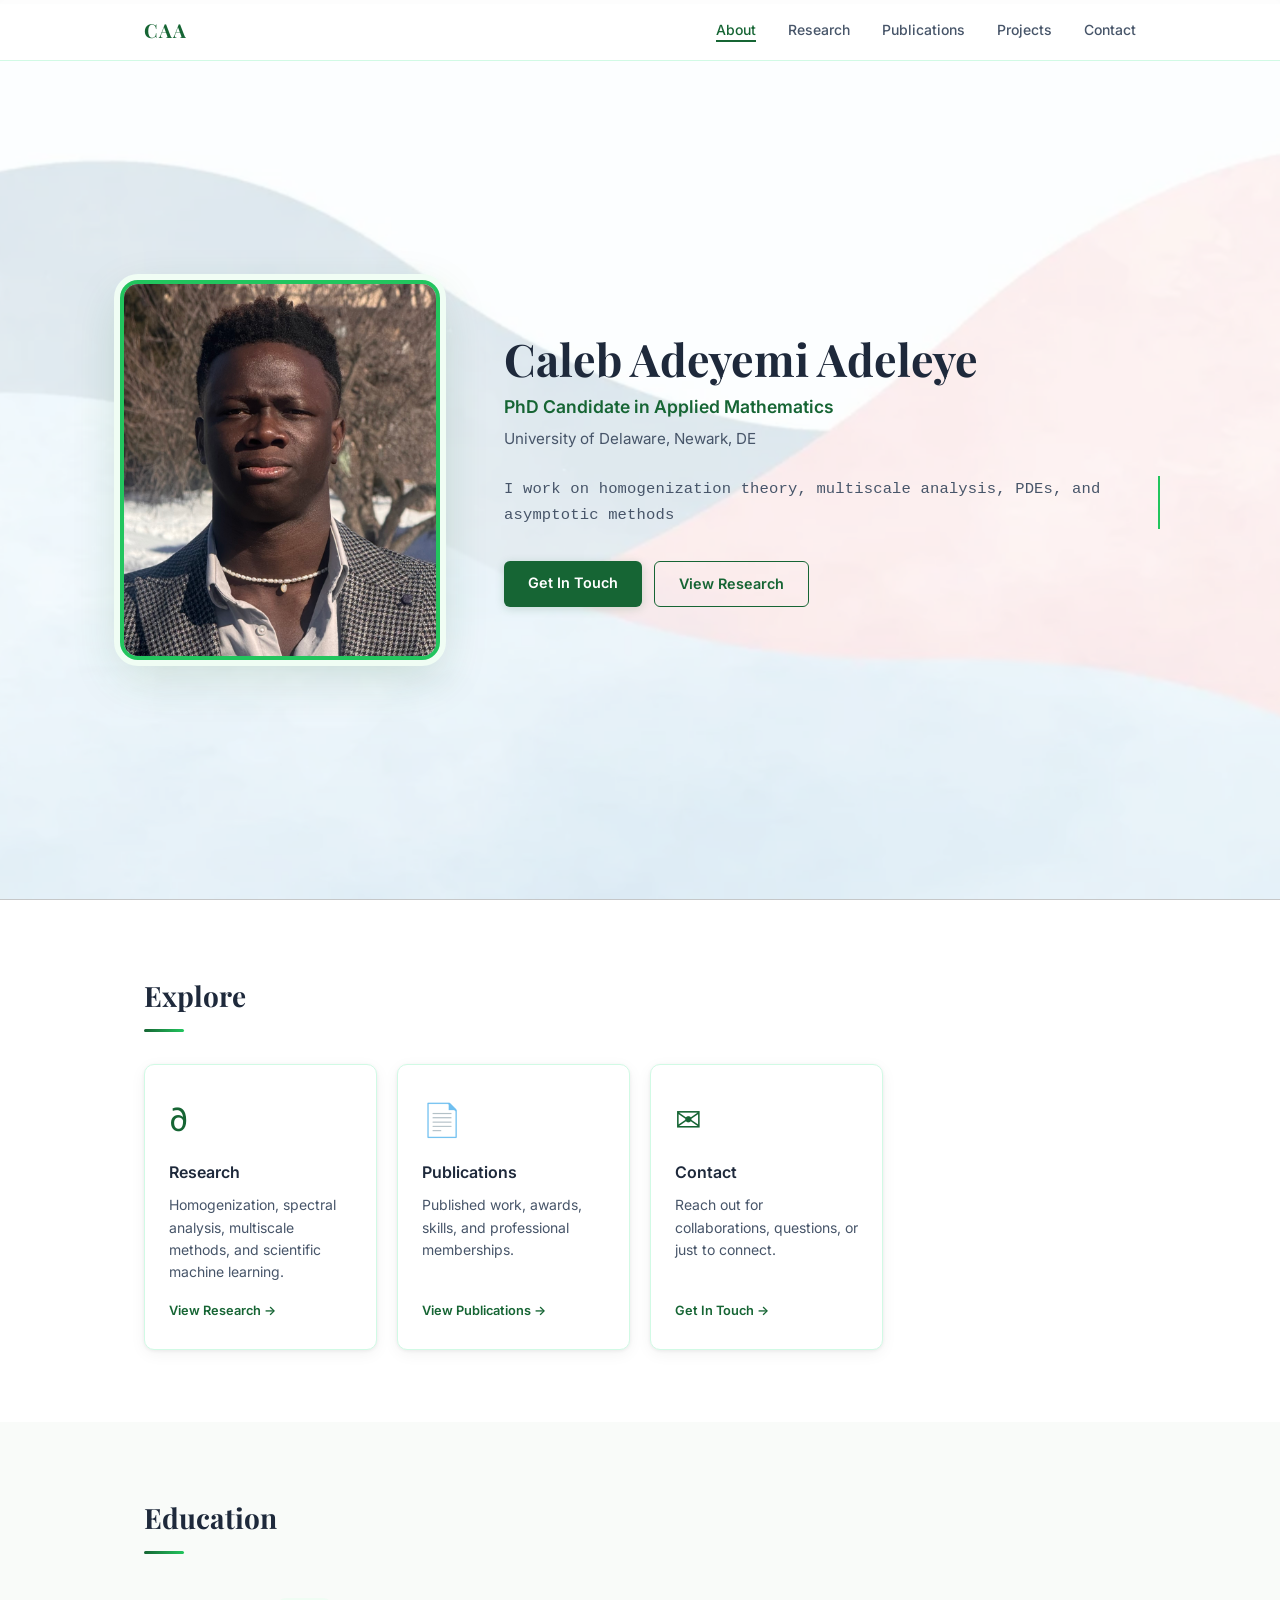
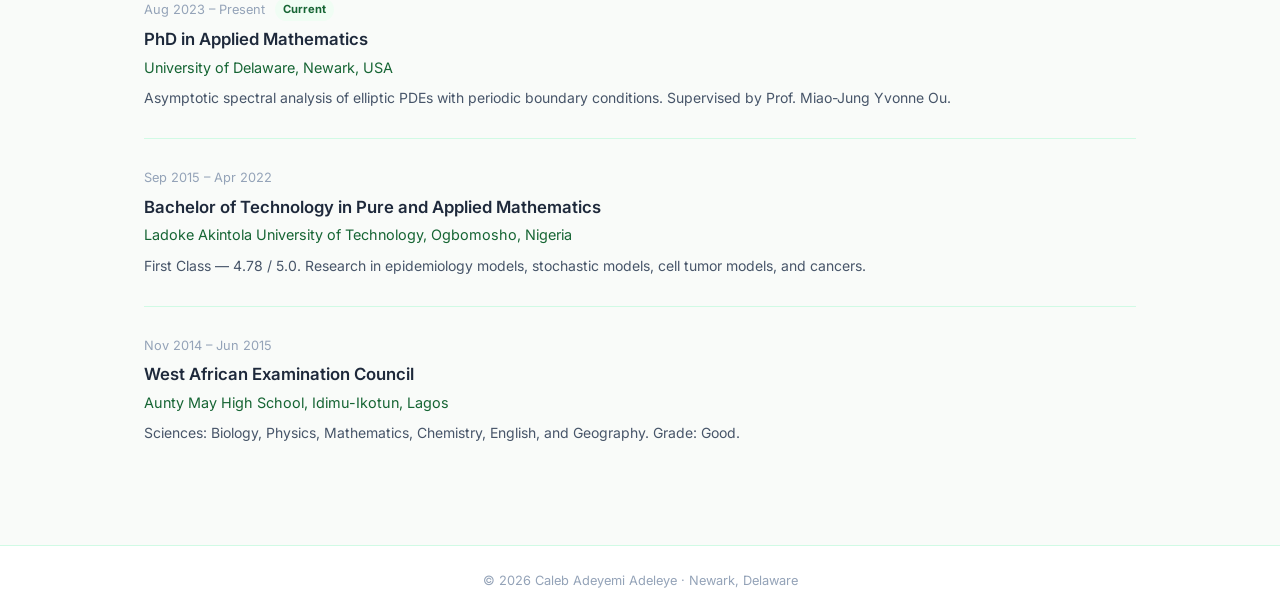
==== index.html @ 7a953f1e "Launch personal portfolio site HTML/CSS/JS portfolio for Caleb Adeyemi Adeleye — PhD candidate in Ap" ====
<!DOCTYPE html>
<html lang="en">
<head>
  <meta charset="UTF-8" />
  <meta name="viewport" content="width=device-width, initial-scale=1.0" />
  <title>Caleb Adeyemi Adeleye</title>
  <link rel="stylesheet" href="assets/css/style.css" />
  <link rel="preconnect" href="https://fonts.googleapis.com" />
  <link rel="preconnect" href="https://fonts.gstatic.com" crossorigin />
  <link href="https://fonts.googleapis.com/css2?family=Inter:wght@300;400;500;600;700&family=Playfair+Display:wght@700&display=swap" rel="stylesheet" />
</head>
<body data-page="about">

  <!-- Navigation -->
  <nav class="navbar" id="navbar">
    <div class="nav-container">
      <a href="index.html" class="nav-logo">CAA</a>
      <ul class="nav-links">
        <li><a href="index.html">About</a></li>
        <li><a href="research.html">Research</a></li>
        <li><a href="publications.html">Publications</a></li>
        <li><a href="projects.html">Projects</a></li>
        <li><a href="contact.html">Contact</a></li>
      </ul>
      <button class="nav-toggle" id="navToggle" aria-label="Toggle menu">
        <span></span><span></span><span></span>
      </button>
    </div>
  </nav>

  <!-- Hero -->
  <header class="hero">
    <div class="hero-content">
      <div class="hero-photo">
        <img src="profile_pics.jpeg" alt="Caleb Adeyemi Adeleye" />
      </div>
      <div class="hero-text">
        <h1 class="hero-name">Caleb Adeyemi Adeleye</h1>
        <p class="hero-title">PhD Candidate in Applied Mathematics</p>
        <p class="hero-affiliation">University of Delaware, Newark, DE</p>
        <p class="hero-statement">I work on homogenization theory, multiscale analysis, PDEs, and asymptotic methods for modeling complex systems, understanding how microscopic structures drive macroscopic behavior without losing the essential physics. Looking ahead, I aim to combine classical homogenization theory with generative models and machine learning to reconstruct fine-scale structures and improve reduced-order models.</p>
        <div class="hero-links">
          <a href="contact.html" class="btn btn-primary">Get In Touch</a>
          <a href="research.html" class="btn btn-outline">View Research</a>
        </div>
      </div>
    </div>
  </header>

  <!-- Quick nav cards -->
  <section class="page-section">
    <div class="container">
      <h2 class="section-title">Explore</h2>
      <div class="nav-cards">
        <a href="research.html" class="nav-card">
          <div class="nav-card-icon">∂</div>
          <h3>Research</h3>
          <p>Homogenization, spectral analysis, multiscale methods, and scientific machine learning.</p>
          <span class="nav-card-link">View Research →</span>
        </a>
        <a href="publications.html" class="nav-card">
          <div class="nav-card-icon">📄</div>
          <h3>Publications</h3>
          <p>Published work, awards, skills, and professional memberships.</p>
          <span class="nav-card-link">View Publications →</span>
        </a>
        <a href="contact.html" class="nav-card">
          <div class="nav-card-icon">✉</div>
          <h3>Contact</h3>
          <p>Reach out for collaborations, questions, or just to connect.</p>
          <span class="nav-card-link">Get In Touch →</span>
        </a>
      </div>
    </div>
  </section>

  <!-- Education snapshot -->
  <section class="page-section section-alt">
    <div class="container">
      <h2 class="section-title">Education</h2>
      <div class="edu-list">
        <div class="edu-item">
          <div class="edu-meta">
            <span class="edu-date">Aug 2023 – Present</span>
            <span class="edu-tag">Current</span>
          </div>
          <h3>PhD in Applied Mathematics</h3>
          <p class="edu-org">University of Delaware, Newark, USA</p>
          <p class="edu-detail">Asymptotic spectral analysis of elliptic PDEs with periodic boundary conditions. Supervised by Prof. Miao-Jung Yvonne Ou.</p>
        </div>
        <div class="edu-item">
          <div class="edu-meta">
            <span class="edu-date">Sep 2015 – Apr 2022</span>
          </div>
          <h3>Bachelor of Technology in Pure and Applied Mathematics</h3>
          <p class="edu-org">Ladoke Akintola University of Technology, Ogbomosho, Nigeria</p>
          <p class="edu-detail">First Class — 4.78 / 5.0. Research in epidemiology models, stochastic models, cell tumor models, and cancers.</p>
        </div>
        <div class="edu-item">
          <div class="edu-meta">
            <span class="edu-date">Nov 2014 – Jun 2015</span>
          </div>
          <h3>West African Examination Council</h3>
          <p class="edu-org">Aunty May High School, Idimu-Ikotun, Lagos</p>
          <p class="edu-detail">Sciences: Biology, Physics, Mathematics, Chemistry, English, and Geography. Grade: Good.</p>
        </div>
      </div>
    </div>
  </section>

  <footer class="footer">
    <p>&copy; 2026 Caleb Adeyemi Adeleye · Newark, Delaware</p>
  </footer>

  <script src="assets/js/main.js"></script>
</body>
</html>
---- assets/css/style.css ----
/* === Typewriter — machine text === */
@keyframes cursorBlink {
  0%, 100% { border-color: var(--green-light); }
  50%       { border-color: transparent; }
}
.hero-statement {
  font-family: 'Courier New', Courier, monospace;
  font-size: .97rem;
  letter-spacing: .01em;
  border-right: 2px solid var(--green-light);
  animation: cursorBlink .65s step-end infinite;
}
.hero-statement.typed-done {
  border-right: none;
  animation: none;
}

/* === Reset & Base === */
*, *::before, *::after { box-sizing: border-box; margin: 0; padding: 0; }

:root {
  --green:       #166534;
  --green-mid:   #16a34a;
  --green-light: #22c55e;
  --green-pale:  #f0fdf4;
  --green-glow:  rgba(22, 101, 52, 0.18);
  --slate:       #1e293b;
  --slate-mid:   #475569;
  --slate-light: #94a3b8;
  --bg:          #ffffff;
  --bg-alt:      #f8faf8;
  --border:      #d1fae5;
  --border-mid:  #bbf7d0;
  --radius:      10px;
  --shadow:      0 1px 4px rgba(0,0,0,.07), 0 4px 16px rgba(0,0,0,.05);
  --font-body:   'Inter', system-ui, sans-serif;
  --font-head:   'Playfair Display', Georgia, serif;
}

html { scroll-behavior: smooth; }

body {
  font-family: var(--font-body);
  color: var(--slate);
  background: var(--bg) url('../../brg.png') center top / cover fixed;
  line-height: 1.7;
  font-size: 16px;
}

a { color: var(--green); text-decoration: none; }
a:hover { text-decoration: underline; }
ul { list-style: none; }

/* === Layout === */
.container { max-width: 1040px; margin: 0 auto; padding: 0 24px; }

/* === Keyframe Animations === */
@keyframes fadeUp {
  from { opacity: 0; transform: translateY(24px); }
  to   { opacity: 1; transform: translateY(0); }
}
@keyframes scaleIn {
  from { opacity: 0; transform: scale(.94); }
  to   { opacity: 1; transform: scale(1); }
}
@keyframes pulseRing {
  0%   { box-shadow: 0 0 0 0 var(--green-glow); }
  70%  { box-shadow: 0 0 0 12px transparent; }
  100% { box-shadow: 0 0 0 0 transparent; }
}
@keyframes gradientShift {
  0%   { background-position: 0% 50%; }
  50%  { background-position: 100% 50%; }
  100% { background-position: 0% 50%; }
}
@keyframes underlineGrow {
  from { width: 0; }
  to   { width: 40px; }
}
@keyframes floatY {
  0%, 100% { transform: translateY(0); }
  50%       { transform: translateY(-6px); }
}

/* === Navbar === */
.navbar {
  position: fixed; top: 0; left: 0; right: 0; z-index: 100;
  background: rgba(255,255,255,.94);
  backdrop-filter: blur(14px);
  border-bottom: 1px solid var(--border);
  transition: box-shadow .3s;
}
.navbar.scrolled { box-shadow: 0 2px 16px rgba(22,101,52,.1); }

.nav-container {
  max-width: 1040px; margin: 0 auto;
  display: flex; align-items: center; justify-content: space-between;
  padding: 0 24px; height: 60px;
}

.nav-logo {
  font-family: var(--font-head);
  font-size: 1.2rem; font-weight: 700;
  color: var(--green); letter-spacing: .05em;
  transition: opacity .2s;
}
.nav-logo:hover { opacity: .75; text-decoration: none; }

.nav-links { display: flex; gap: 32px; }
.nav-links a {
  font-size: .875rem; font-weight: 500;
  color: var(--slate-mid);
  padding-bottom: 2px;
  border-bottom: 2px solid transparent;
  transition: color .2s, border-color .2s;
}
.nav-links a:hover { color: var(--green); text-decoration: none; border-bottom-color: var(--green-light); }
.nav-links a.active { color: var(--green); border-bottom-color: var(--green); }

.nav-toggle {
  display: none; flex-direction: column; gap: 5px;
  background: none; border: none; cursor: pointer; padding: 4px;
}
.nav-toggle span {
  display: block; width: 22px; height: 2px;
  background: var(--slate); border-radius: 2px;
  transition: transform .25s, opacity .25s;
}

@media (max-width: 640px) {
  .nav-toggle { display: flex; }
  .nav-links {
    display: none; position: absolute; top: 60px; left: 0; right: 0;
    flex-direction: column; gap: 0;
    background: #fff; border-bottom: 1px solid var(--border);
    padding: 8px 0;
  }
  .nav-links.open { display: flex; }
  .nav-links a { padding: 12px 24px; font-size: 1rem; border-bottom: none; }
  .nav-links a.active { background: var(--green-pale); }
}

/* === Buttons === */
.btn {
  display: inline-block; padding: 10px 24px;
  border-radius: 6px; font-size: .9rem; font-weight: 600;
  transition: background .2s, color .2s, transform .15s, box-shadow .2s;
  cursor: pointer;
}
.btn-primary {
  background: var(--green); color: #fff;
  box-shadow: 0 2px 10px var(--green-glow);
}
.btn-primary:hover {
  background: var(--green-mid); text-decoration: none; color: #fff;
  transform: translateY(-1px); box-shadow: 0 6px 18px var(--green-glow);
}
.btn-outline {
  border: 1.5px solid var(--green); color: var(--green); background: transparent;
}
.btn-outline:hover {
  background: var(--green-pale); text-decoration: none;
  transform: translateY(-1px);
}

/* === Hero (home) === */
.hero {
  min-height: 100vh;
  display: flex;
  align-items: center; justify-content: center;
  padding: 100px 24px 60px;
  background: rgba(255,255,255,0.72);
}

.hero-content {
  display: flex;
  align-items: center;
  gap: 64px;
  max-width: 1040px;
  width: 100%;
}

.hero-photo {
  flex-shrink: 0;
  width: 320px; height: 380px;
  border-radius: 18px;
  overflow: hidden;
  box-shadow: 0 0 0 6px var(--green-pale), 0 16px 48px var(--green-glow);
  border: 4px solid var(--green-light);
  animation: pulseRing 2.8s ease-out infinite, fadeUp .7s ease both;
}
.hero-photo img {
  width: 100%; height: 100%;
  object-fit: cover;
  object-position: center top;
  display: block;
}

.hero-text {
  flex: 1;
  text-align: left;
}

.hero-name {
  font-family: var(--font-head);
  font-size: clamp(2rem, 4vw, 2.8rem);
  color: var(--slate); line-height: 1.15; margin-bottom: 8px;
  animation: fadeUp .7s .1s ease both;
}
.hero-title {
  font-size: 1.1rem; font-weight: 600; color: var(--green); margin-bottom: 4px;
  animation: fadeUp .7s .2s ease both;
}
.hero-affiliation {
  font-size: .95rem; color: var(--slate-mid); margin-bottom: 24px;
  animation: fadeUp .7s .3s ease both;
}
.hero-statement {
  color: var(--slate-mid);
  margin-bottom: 32px; font-size: .97rem;
  animation: fadeUp .7s .4s ease both;
}
.hero-links {
  display: flex; gap: 12px; flex-wrap: wrap;
  animation: fadeUp .7s .5s ease both;
}

@media (max-width: 768px) {
  .hero-content {
    flex-direction: column;
    text-align: center;
    gap: 36px;
  }
  .hero-photo {
    width: 220px; height: 260px;
  }
  .hero-text { text-align: center; }
  .hero-links { justify-content: center; }
}

/* === Page Hero (inner pages) === */
.page-hero {
  padding: 100px 0 52px;
  background: rgba(255,255,255,0.72);
  border-bottom: 1px solid var(--border);
}
.page-breadcrumb { font-size: .8rem; color: var(--slate-light); margin-bottom: 12px; }
.page-breadcrumb a { color: var(--slate-light); transition: color .15s; }
.page-breadcrumb a:hover { color: var(--green); }
.page-hero-title {
  font-family: var(--font-head);
  font-size: clamp(1.8rem, 4vw, 2.6rem);
  color: var(--slate); margin-bottom: 12px;
  animation: fadeUp .6s ease both;
}
.page-hero-sub {
  font-size: 1rem; color: var(--slate-mid); max-width: 620px;
  animation: fadeUp .6s .1s ease both;
}

/* === Sections === */
.page-section { padding: 72px 0; background: rgba(255,255,255,0.72); }
.section-alt { background: rgba(248,250,248,0.80); }

.section-title {
  font-family: var(--font-head);
  font-size: 1.75rem; color: var(--slate);
  margin-bottom: 16px; position: relative; padding-bottom: 12px;
}
.section-title::after {
  content: ''; position: absolute; bottom: 0; left: 0;
  width: 40px; height: 3px;
  background: linear-gradient(90deg, var(--green), var(--green-light));
  border-radius: 2px;
  animation: underlineGrow .6s ease both;
}
.section-lead { color: var(--slate-mid); max-width: 700px; margin-bottom: 48px; }

/* === Nav Cards (home page) === */
.nav-cards {
  display: grid;
  grid-template-columns: repeat(auto-fill, minmax(220px, 1fr));
  gap: 20px; margin-top: 32px;
}
.nav-card {
  display: flex; flex-direction: column;
  background: #fff; border: 1px solid var(--border);
  border-radius: var(--radius); padding: 28px 24px;
  box-shadow: var(--shadow);
  transition: transform .25s, box-shadow .25s, border-color .25s;
  color: inherit;
}
.nav-card:hover {
  transform: translateY(-5px);
  box-shadow: 0 12px 32px var(--green-glow);
  border-color: var(--border-mid);
  text-decoration: none;
}
.nav-card-icon {
  font-size: 2rem; color: var(--green); margin-bottom: 12px;
  display: inline-block;
  transition: transform .3s;
}
.nav-card:hover .nav-card-icon { transform: scale(1.15); }
.nav-card h3 { font-size: 1rem; font-weight: 600; margin-bottom: 8px; color: var(--slate); }
.nav-card p  { font-size: .875rem; color: var(--slate-mid); line-height: 1.6; flex: 1; }
.nav-card-link { display: block; margin-top: 16px; font-size: .8rem; font-weight: 600; color: var(--green); }

/* === Research Cards === */
.cards-grid {
  display: grid;
  grid-template-columns: repeat(auto-fill, minmax(220px, 1fr));
  gap: 20px;
}
.card {
  background: #fff; border: 1px solid var(--border);
  border-radius: var(--radius); padding: 28px 24px;
  box-shadow: var(--shadow);
  transition: transform .25s, box-shadow .25s, border-color .25s;
  position: relative; overflow: hidden;
}
.card::before {
  content: ''; position: absolute; top: 0; left: 0; right: 0; height: 3px;
  background: linear-gradient(90deg, var(--green), var(--green-light));
  transform: scaleX(0); transform-origin: left;
  transition: transform .3s ease;
}
.card:hover { transform: translateY(-5px); box-shadow: 0 12px 32px var(--green-glow); border-color: var(--border-mid); }
.card:hover::before { transform: scaleX(1); }
.card-icon {
  font-size: 2rem; color: var(--green); margin-bottom: 12px;
  font-family: 'Times New Roman', serif; font-weight: bold;
}
.card h3 { font-size: 1rem; font-weight: 600; margin-bottom: 8px; color: var(--slate); }
.card p  { font-size: .875rem; color: var(--slate-mid); line-height: 1.6; }

/* === Research Focus Block === */
.focus-block {
  display: grid; grid-template-columns: 1fr 280px; gap: 48px; align-items: start;
}
@media (max-width: 720px) { .focus-block { grid-template-columns: 1fr; } }
.focus-text p { color: var(--slate-mid); margin-bottom: 16px; font-size: .95rem; }
.focus-card {
  background: #fff; border: 1px solid var(--border); border-radius: var(--radius);
  padding: 14px 16px; margin-bottom: 12px;
  display: flex; flex-direction: column; gap: 2px;
  transition: border-color .2s, box-shadow .2s;
}
.focus-card:hover { border-color: var(--green-mid); box-shadow: 0 0 0 3px var(--green-pale); }
.focus-label { font-size: .72rem; font-weight: 700; text-transform: uppercase; letter-spacing: .1em; color: var(--slate-light); }
.focus-value { font-size: .9rem; font-weight: 600; color: var(--slate); }
.focus-active { color: var(--green) !important; }

/* === Full Timeline (research page) === */
.timeline-full { display: flex; flex-direction: column; gap: 0; margin-top: 32px; }
.timeline-full-item {
  display: grid; grid-template-columns: 100px 20px 1fr;
  gap: 0 20px; padding-bottom: 36px; position: relative;
}
.tf-left { text-align: right; padding-top: 4px; }
.tf-date { font-size: .78rem; font-weight: 700; color: var(--green); }
.tf-dot {
  width: 12px; height: 12px; border-radius: 50%;
  background: var(--green); margin-top: 6px;
  box-shadow: 0 0 0 3px var(--green-pale);
  position: relative; z-index: 1;
  transition: transform .2s, box-shadow .2s;
}
.timeline-full-item:hover .tf-dot {
  transform: scale(1.3);
  box-shadow: 0 0 0 5px var(--green-pale);
}
.timeline-full-item:not(:last-child) .tf-dot::after {
  content: ''; position: absolute; top: 12px; left: 50%;
  transform: translateX(-50%);
  width: 2px; height: calc(100% + 24px);
  background: var(--border-mid);
}
.tf-right { padding-top: 0; }
.tf-right h3 { font-size: 1rem; font-weight: 600; color: var(--slate); margin-bottom: 4px; }
.tf-org { font-size: .875rem; color: var(--green); margin-bottom: 6px; }
.tf-desc { font-size: .85rem; color: var(--slate-mid); }

/* === Education List (home page) === */
.edu-list { display: flex; flex-direction: column; }
.edu-item {
  padding: 28px 0; border-bottom: 1px solid var(--border);
  transition: padding-left .2s;
}
.edu-item:last-child { border-bottom: none; }
.edu-item:hover { padding-left: 6px; }
.edu-meta { display: flex; align-items: center; gap: 10px; margin-bottom: 4px; }
.edu-date { font-size: .8rem; color: var(--slate-light); }
.edu-tag {
  font-size: .7rem; font-weight: 700;
  background: var(--green-pale); color: var(--green);
  padding: 2px 8px; border-radius: 999px;
}
.edu-item h3 { font-size: 1.05rem; font-weight: 600; color: var(--slate); margin-bottom: 2px; }
.edu-org { font-size: .9rem; color: var(--green); margin-bottom: 6px; }
.edu-detail { font-size: .875rem; color: var(--slate-mid); }

/* === Experience Items === */
.exp-item { padding: 28px 0; border-bottom: 1px solid var(--border); }
.exp-item:last-child { border-bottom: none; }
.exp-featured {
  padding: 28px; margin-bottom: 20px; border-bottom: none;
  background: #fff; border: 1px solid var(--border);
  border-radius: var(--radius); box-shadow: var(--shadow);
  transition: transform .25s, box-shadow .25s, border-color .25s;
  border-left: 4px solid transparent;
}
.exp-featured:hover {
  transform: translateX(4px);
  box-shadow: 0 8px 28px var(--green-glow);
  border-left-color: var(--green);
}
.exp-meta { display: flex; align-items: center; gap: 10px; margin-bottom: 4px; }
.exp-date { font-size: .8rem; color: var(--slate-light); }
.exp-tag {
  font-size: .7rem; font-weight: 700;
  background: var(--green-pale); color: var(--green);
  padding: 2px 8px; border-radius: 999px;
}
.exp-item h3, .exp-item h4 { font-size: 1.05rem; font-weight: 600; color: var(--slate); margin-bottom: 2px; }
.exp-org { font-size: .875rem; color: var(--green); margin-bottom: 10px; }
.exp-item ul { padding-left: 16px; list-style: disc; }
.exp-item li { font-size: .875rem; color: var(--slate-mid); margin-bottom: 5px; }

/* === Publications Page === */
.pub-list { margin-top: 16px; display: flex; flex-direction: column; gap: 20px; }
.pub-item-full {
  display: flex; gap: 24px; align-items: flex-start;
  background: #fff; border: 1px solid var(--border);
  border-left: 4px solid var(--green);
  border-radius: var(--radius); padding: 28px;
  box-shadow: var(--shadow);
  transition: transform .25s, box-shadow .25s;
}
.pub-item-full:hover { transform: translateY(-3px); box-shadow: 0 10px 28px var(--green-glow); }
.pub-number {
  font-family: var(--font-head); font-size: 2.5rem;
  color: var(--green-pale); font-weight: 700; line-height: 1; flex-shrink: 0;
}
.pub-title { font-size: 1.05rem; font-weight: 600; color: var(--slate); margin-bottom: 6px; }
.pub-authors { font-size: .875rem; color: var(--slate-mid); margin-bottom: 4px; }
.pub-year { font-size: .8rem; color: var(--slate-light); margin-bottom: 10px; }
.pub-abstract { font-size: .875rem; color: var(--slate-mid); line-height: 1.65; }

/* === Awards Grid === */
.awards-grid {
  display: grid; grid-template-columns: repeat(auto-fill, minmax(220px, 1fr));
  gap: 20px; margin-top: 32px;
}
.award-card {
  background: #fff; border: 1px solid var(--border);
  border-radius: var(--radius); padding: 24px;
  box-shadow: var(--shadow);
  transition: transform .25s, box-shadow .25s;
}
.award-card:hover { transform: translateY(-4px); box-shadow: 0 10px 28px var(--green-glow); }
.award-year {
  display: inline-block; font-size: .75rem; font-weight: 700;
  background: var(--green); color: #fff;
  padding: 2px 10px; border-radius: 999px; margin-bottom: 12px;
}
.award-card h3 { font-size: .95rem; font-weight: 600; color: var(--slate); margin-bottom: 6px; }
.award-card p  { font-size: .8rem; color: var(--slate-mid); }

/* === Skills Full === */
.skills-full {
  display: grid; grid-template-columns: 1fr 1fr; gap: 48px; margin-top: 32px;
}
@media (max-width: 640px) { .skills-full { grid-template-columns: 1fr; } }
.skills-col-title {
  font-size: .8rem; font-weight: 700; text-transform: uppercase; letter-spacing: .1em;
  color: var(--slate-mid); margin-bottom: 12px;
}
.skills-detail-list { display: flex; flex-direction: column; gap: 8px; }
.skills-detail-list li {
  font-size: .9rem; color: var(--slate-mid);
  padding: 8px 14px; background: #fff;
  border: 1px solid var(--border); border-radius: 6px;
  border-left: 3px solid var(--green);
  transition: background .2s, transform .2s, border-left-color .2s;
}
.skills-detail-list li:hover {
  background: var(--green-pale);
  transform: translateX(4px);
  border-left-color: var(--green-mid);
}

/* === Memberships Grid === */
.memberships-grid {
  display: grid; grid-template-columns: repeat(auto-fill, minmax(240px, 1fr));
  gap: 20px; margin-top: 32px;
}
.membership-card {
  display: flex; gap: 16px; align-items: center;
  background: #fff; border: 1px solid var(--border);
  border-radius: var(--radius); padding: 20px;
  box-shadow: var(--shadow);
  transition: transform .25s, box-shadow .25s;
}
.membership-card:hover { transform: translateY(-3px); box-shadow: 0 8px 24px var(--green-glow); }
.membership-abbr {
  font-size: .75rem; font-weight: 800;
  background: var(--green-pale); color: var(--green);
  padding: 8px; border-radius: 8px; text-align: center;
  min-width: 54px; letter-spacing: .03em;
  transition: background .2s, color .2s;
}
.membership-card:hover .membership-abbr { background: var(--green); color: #fff; }
.membership-card h3 { font-size: .9rem; font-weight: 600; color: var(--slate); margin-bottom: 2px; }
.membership-card p  { font-size: .8rem; color: var(--slate-mid); }

/* === Contact Page === */
.contact-page-layout {
  display: grid; grid-template-columns: 1fr 1fr; gap: 64px; align-items: start;
}
@media (max-width: 720px) { .contact-page-layout { grid-template-columns: 1fr; gap: 40px; } }

.contact-detail-item {
  display: flex; align-items: center; gap: 16px;
  padding: 18px; border: 1px solid var(--border);
  border-radius: var(--radius); margin-bottom: 14px;
  color: inherit; background: #fff; box-shadow: var(--shadow);
  transition: border-color .2s, box-shadow .2s, transform .2s;
}
.contact-detail-item:hover {
  border-color: var(--green-mid);
  box-shadow: 0 0 0 3px var(--green-pale), 0 8px 20px var(--green-glow);
  transform: translateY(-2px);
  text-decoration: none;
}

.cd-icon {
  width: 44px; height: 44px; border-radius: 50%; flex-shrink: 0;
  background: var(--green-pale); color: var(--green);
  display: flex; align-items: center; justify-content: center;
  font-size: 1.1rem; font-weight: 700;
  transition: background .2s, color .2s, transform .2s;
}
.contact-detail-item:hover .cd-icon {
  background: var(--green); color: #fff;
  transform: rotate(10deg) scale(1.08);
}
.cd-body { flex: 1; }
.cd-label {
  display: block; font-size: .72rem; font-weight: 700;
  text-transform: uppercase; letter-spacing: .08em;
  color: #fff;
  background: linear-gradient(90deg, #0d9488, #14b8a6);
  display: inline-block; padding: 2px 10px; border-radius: 999px;
}
.cd-value { display: block; font-size: .9rem; font-weight: 500; color: var(--slate); }

.contact-note p { color: var(--slate-mid); margin-bottom: 16px; font-size: .95rem; }
.contact-topics { margin: 16px 0; display: flex; flex-direction: column; gap: 8px; padding-left: 16px; list-style: disc; }
.contact-topics li { font-size: .9rem; color: var(--slate-mid); }

/* === Projects Page === */
.project-card {
  background: #fff; border: 1px solid var(--border);
  border-radius: var(--radius); box-shadow: var(--shadow);
  overflow: hidden; margin-bottom: 48px;
  transition: box-shadow .3s;
}
.project-card:hover { box-shadow: 0 12px 40px var(--green-glow); }

.project-header {
  padding: 32px 36px 24px;
  border-bottom: 1px solid var(--border);
  background: linear-gradient(135deg, var(--green-pale), #fff);
}
.project-badge {
  display: inline-block; font-size: .72rem; font-weight: 700;
  text-transform: uppercase; letter-spacing: .1em;
  background: var(--green); color: #fff;
  padding: 3px 12px; border-radius: 999px; margin-bottom: 12px;
}
.project-badge-purple {
  background: #7c3aed;
}
.project-title {
  font-family: var(--font-head);
  font-size: clamp(1.1rem, 2.5vw, 1.5rem);
  color: var(--slate); line-height: 1.3; margin-bottom: 10px;
}
.project-meta-row {
  display: flex; flex-wrap: wrap; gap: 8px; align-items: center;
  font-size: .85rem;
}
.project-role {
  font-weight: 600; color: var(--green);
  background: var(--green-pale); padding: 2px 10px; border-radius: 999px;
}
.project-collab { color: var(--slate-mid); }

.project-body { padding: 32px 36px; }
.project-section { margin-bottom: 32px; }
.project-section h3 {
  font-size: 1rem; font-weight: 700; color: var(--slate);
  margin-bottom: 10px; padding-bottom: 6px;
  border-bottom: 2px solid var(--green-pale);
}
.project-section h4 {
  font-size: .85rem; font-weight: 700; text-transform: uppercase;
  letter-spacing: .08em; color: var(--slate-mid); margin-bottom: 8px;
}
.project-section p { font-size: .9rem; color: var(--slate-mid); line-height: 1.7; }
.project-cols {
  display: grid; grid-template-columns: 1fr 1fr; gap: 32px; margin-top: 12px;
}
@media (max-width: 720px) { .project-cols { grid-template-columns: 1fr; } }

.project-list { padding-left: 16px; list-style: disc; margin-top: 8px; }
.project-list li { font-size: .875rem; color: var(--slate-mid); margin-bottom: 6px; line-height: 1.6; }

/* Status grid */
.project-status-grid {
  display: grid; grid-template-columns: 1fr 1fr; gap: 16px; margin-top: 12px;
}
@media (max-width: 640px) { .project-status-grid { grid-template-columns: 1fr; } }
.status-item {
  display: flex; gap: 12px; align-items: flex-start;
  padding: 14px 16px; border-radius: var(--radius);
  border: 1px solid var(--border);
}
.status-item strong { display: block; font-size: .875rem; color: var(--slate); margin-bottom: 2px; }
.status-item p { font-size: .8rem; color: var(--slate-mid); }
.status-dot {
  width: 10px; height: 10px; border-radius: 50%; flex-shrink: 0; margin-top: 4px;
}
.status-done { background: #f0fdf4; border-color: var(--border-mid); }
.status-done .status-dot { background: var(--green); box-shadow: 0 0 0 3px var(--green-pale); }
.status-progress { background: #fffbeb; border-color: #fde68a; }
.status-progress .status-dot { background: #f59e0b; box-shadow: 0 0 0 3px #fef9c3; }

/* SUM pillars */
.sum-pillar {
  background: var(--bg-alt); border: 1px solid var(--border);
  border-radius: var(--radius); padding: 24px;
}
.sum-pillar-head {
  display: flex; align-items: center; gap: 10px; margin-bottom: 12px;
}
.sum-icon {
  font-size: 1.4rem; color: var(--green);
  width: 36px; height: 36px; border-radius: 8px;
  background: var(--green-pale);
  display: flex; align-items: center; justify-content: center;
  flex-shrink: 0;
}
.sum-pillar h4 { font-size: 1rem; font-weight: 700; color: var(--slate); }
.sum-pillar p  { font-size: .875rem; color: var(--slate-mid); margin-bottom: 12px; line-height: 1.65; }
.sum-demo-note {
  margin-top: 14px; font-size: .8rem; color: var(--green);
  background: var(--green-pale); padding: 8px 12px; border-radius: 6px;
  font-style: italic;
}

/* Phase track */
.phase-track {
  display: flex; gap: 0; margin-top: 16px; flex-wrap: wrap;
}
.phase-item {
  flex: 1; min-width: 120px; padding: 16px 14px;
  border: 1px solid var(--border); border-right: none;
  display: flex; flex-direction: column; align-items: center; text-align: center; gap: 8px;
}
.phase-item:first-child { border-radius: var(--radius) 0 0 var(--radius); }
.phase-item:last-child  { border-right: 1px solid var(--border); border-radius: 0 var(--radius) var(--radius) 0; }
.phase-num {
  width: 28px; height: 28px; border-radius: 50%;
  display: flex; align-items: center; justify-content: center;
  font-size: .8rem; font-weight: 800;
}
.phase-done { background: var(--green-pale); }
.phase-done .phase-num { background: var(--green); color: #fff; }
.phase-done strong { color: var(--green); }
.phase-planned { background: #faf5ff; }
.phase-planned .phase-num { background: #7c3aed; color: #fff; }
.phase-planned strong { color: #7c3aed; }
.phase-item strong { font-size: .8rem; display: block; }
.phase-item p { font-size: .72rem; color: var(--slate-mid); line-height: 1.4; }
.phase-note {
  font-size: .8rem; color: var(--slate-mid); margin-top: 14px; font-style: italic;
}

/* Confidential notice */
.project-confidential {
  display: flex; align-items: center; gap: 12px;
  background: #fffbeb; border: 1px solid #fde68a;
  border-left: 4px solid #f59e0b;
  border-radius: var(--radius); padding: 14px 18px;
  margin-bottom: 32px;
}
.confidential-icon { font-size: 1.1rem; flex-shrink: 0; }
.project-confidential p { font-size: .9rem; color: #92400e; font-style: italic; }

/* Project tags */
.project-tags {
  display: flex; flex-wrap: wrap; gap: 8px; margin-top: 8px;
  padding-top: 20px; border-top: 1px solid var(--border);
}
.project-tags span {
  font-size: .75rem; font-weight: 600;
  background: var(--green-pale); color: var(--green);
  padding: 3px 10px; border-radius: 999px;
}

/* === Footer === */
.footer {
  text-align: center; padding: 24px;
  font-size: .8rem; color: var(--slate-light);
  border-top: 1px solid var(--border);
}
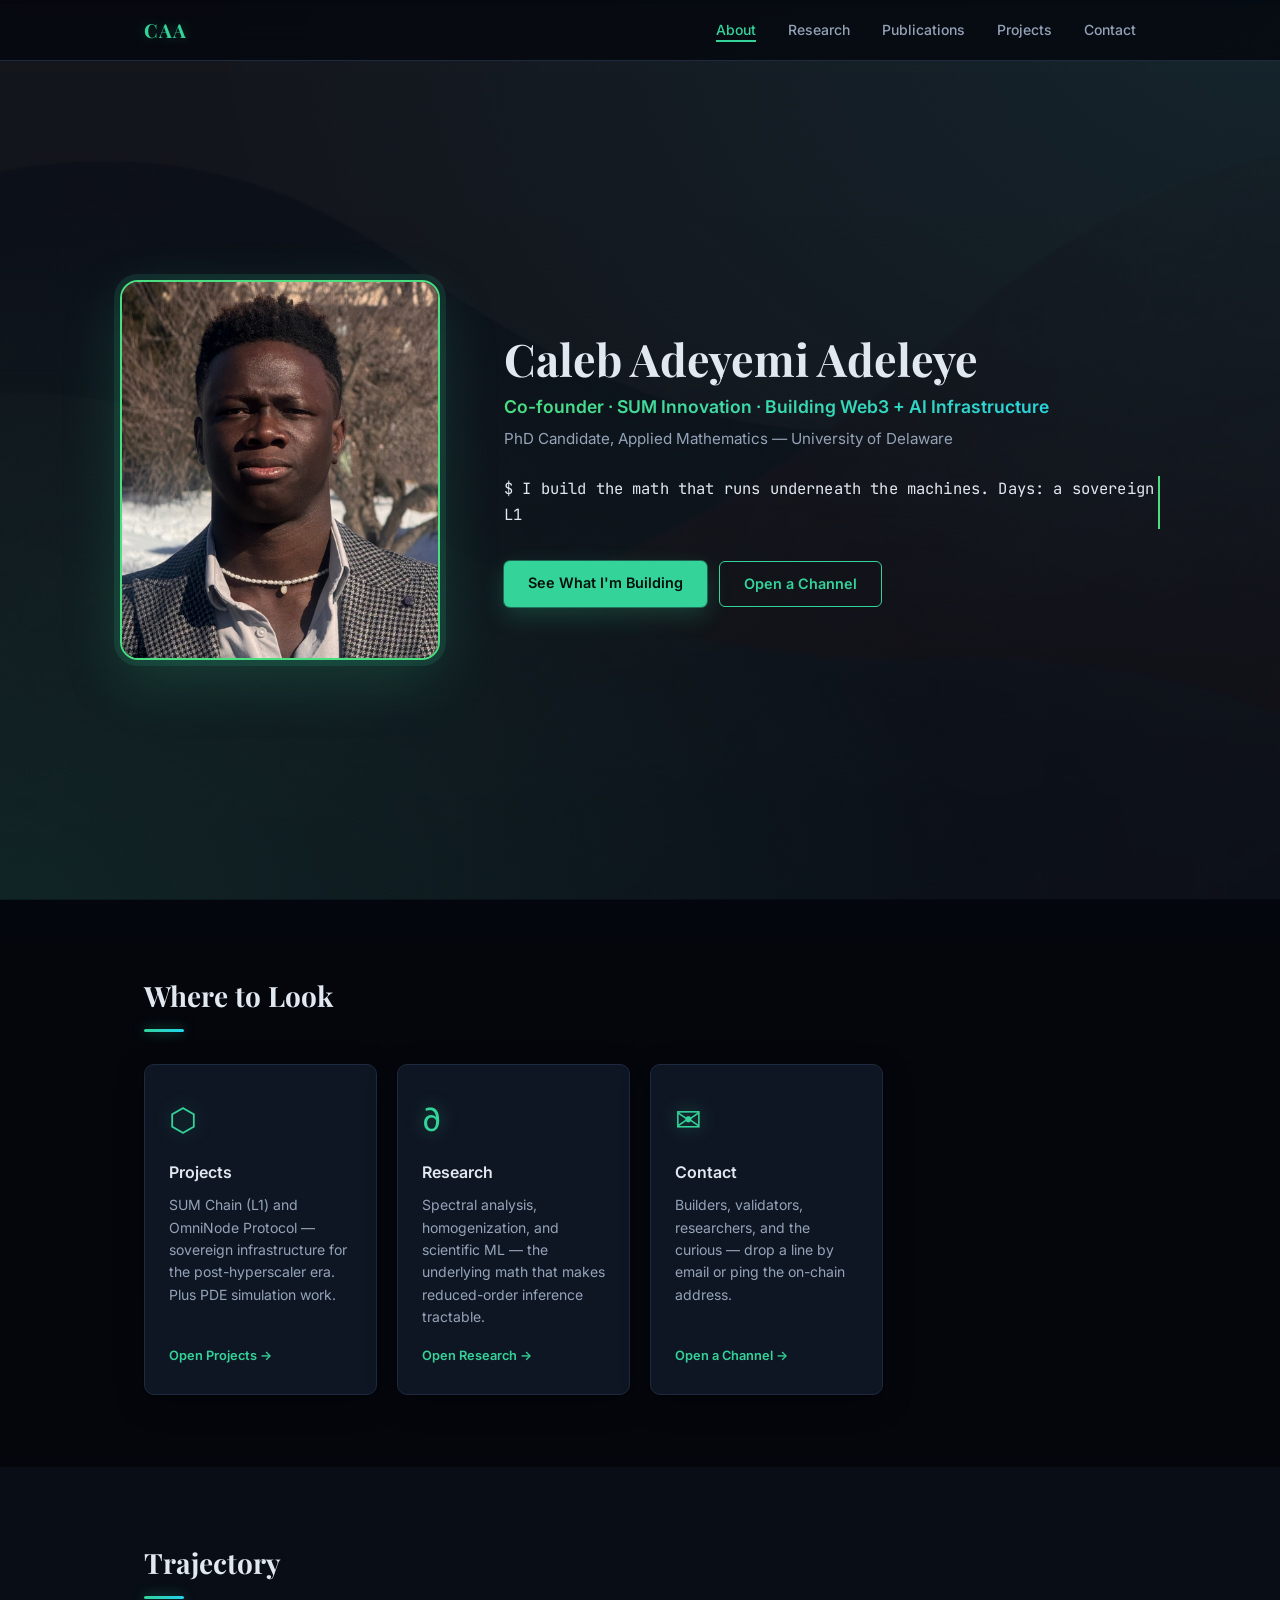
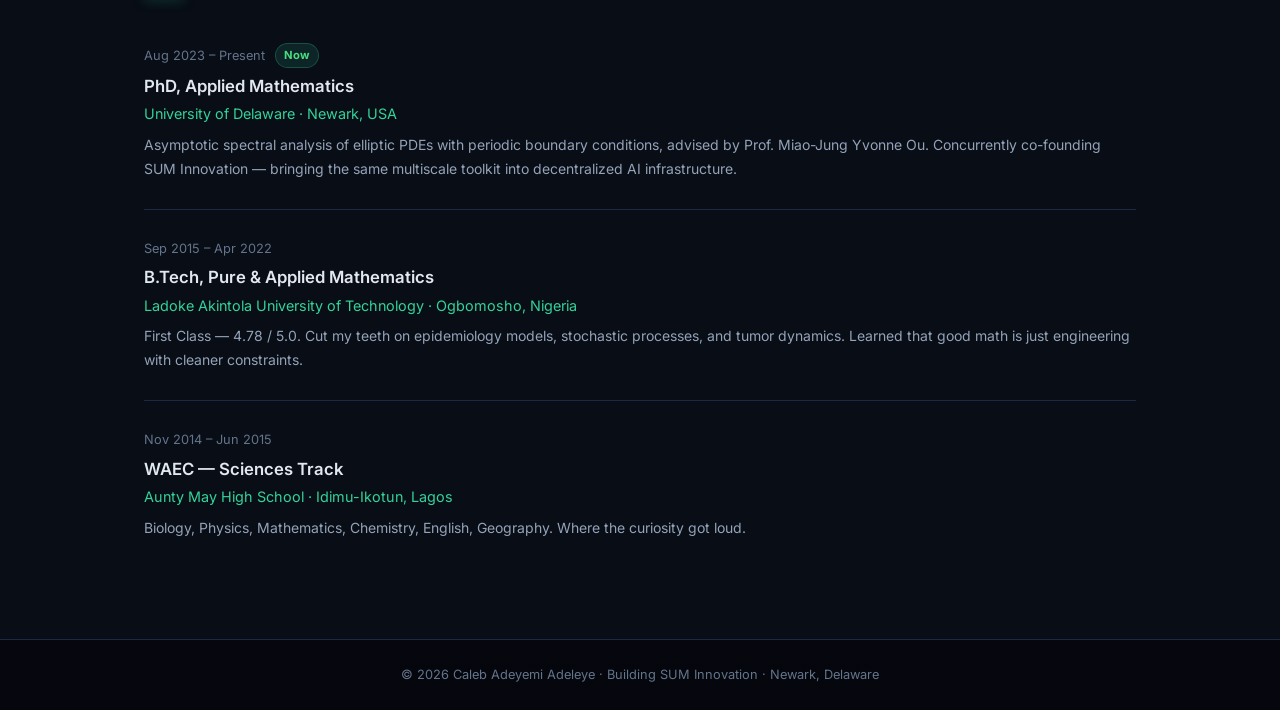
==== commit a32768e0: "update to meet founder's standard" ====
--- a/index.html
+++ b/index.html
@@ -3,11 +3,11 @@
 <head>
   <meta charset="UTF-8" />
   <meta name="viewport" content="width=device-width, initial-scale=1.0" />
-  <title>Caleb Adeyemi Adeleye</title>
+  <title>Caleb Adeyemi Adeleye — Co-founder, SUM Innovation</title>
   <link rel="stylesheet" href="assets/css/style.css" />
   <link rel="preconnect" href="https://fonts.googleapis.com" />
   <link rel="preconnect" href="https://fonts.gstatic.com" crossorigin />
-  <link href="https://fonts.googleapis.com/css2?family=Inter:wght@300;400;500;600;700&family=Playfair+Display:wght@700&display=swap" rel="stylesheet" />
+  <link href="https://fonts.googleapis.com/css2?family=Inter:wght@300;400;500;600;700&family=JetBrains+Mono:wght@400;600&family=Playfair+Display:wght@700&display=swap" rel="stylesheet" />
 </head>
 <body data-page="about">
 
@@ -36,12 +36,12 @@
       </div>
       <div class="hero-text">
         <h1 class="hero-name">Caleb Adeyemi Adeleye</h1>
-        <p class="hero-title">PhD Candidate in Applied Mathematics</p>
-        <p class="hero-affiliation">University of Delaware, Newark, DE</p>
-        <p class="hero-statement">I work on homogenization theory, multiscale analysis, PDEs, and asymptotic methods for modeling complex systems, understanding how microscopic structures drive macroscopic behavior without losing the essential physics. Looking ahead, I aim to combine classical homogenization theory with generative models and machine learning to reconstruct fine-scale structures and improve reduced-order models.</p>
+        <p class="hero-title">Co-founder · SUM Innovation · Building Web3 + AI Infrastructure</p>
+        <p class="hero-affiliation">PhD Candidate, Applied Mathematics — University of Delaware</p>
+        <p class="hero-statement">$ I build the math that runs underneath the machines. Days: a sovereign L1 chain and a peer-to-peer LLM inference network so AI stops being a rental from three hyperscalers. Nights: spectral theory, homogenization, multiscale PDEs — the same toolkit that lets you compress a 70B model onto a mesh of consumer GPUs without losing the physics. Trust math, not us.</p>
         <div class="hero-links">
-          <a href="contact.html" class="btn btn-primary">Get In Touch</a>
-          <a href="research.html" class="btn btn-outline">View Research</a>
+          <a href="projects.html" class="btn btn-primary">See What I'm Building</a>
+          <a href="contact.html" class="btn btn-outline">Open a Channel</a>
         </div>
       </div>
     </div>
@@ -50,25 +50,25 @@
   <!-- Quick nav cards -->
   <section class="page-section">
     <div class="container">
-      <h2 class="section-title">Explore</h2>
+      <h2 class="section-title">Where to Look</h2>
       <div class="nav-cards">
+        <a href="projects.html" class="nav-card">
+          <div class="nav-card-icon">⬡</div>
+          <h3>Projects</h3>
+          <p>SUM Chain (L1) and OmniNode Protocol — sovereign infrastructure for the post-hyperscaler era. Plus PDE simulation work.</p>
+          <span class="nav-card-link">Open Projects →</span>
+        </a>
         <a href="research.html" class="nav-card">
           <div class="nav-card-icon">∂</div>
           <h3>Research</h3>
-          <p>Homogenization, spectral analysis, multiscale methods, and scientific machine learning.</p>
-          <span class="nav-card-link">View Research →</span>
-        </a>
-        <a href="publications.html" class="nav-card">
-          <div class="nav-card-icon">📄</div>
-          <h3>Publications</h3>
-          <p>Published work, awards, skills, and professional memberships.</p>
-          <span class="nav-card-link">View Publications →</span>
+          <p>Spectral analysis, homogenization, and scientific ML — the underlying math that makes reduced-order inference tractable.</p>
+          <span class="nav-card-link">Open Research →</span>
         </a>
         <a href="contact.html" class="nav-card">
           <div class="nav-card-icon">✉</div>
           <h3>Contact</h3>
-          <p>Reach out for collaborations, questions, or just to connect.</p>
-          <span class="nav-card-link">Get In Touch →</span>
+          <p>Builders, validators, researchers, and the curious — drop a line by email or ping the on-chain address.</p>
+          <span class="nav-card-link">Open a Channel →</span>
         </a>
       </div>
     </div>
@@ -77,39 +77,39 @@
   <!-- Education snapshot -->
   <section class="page-section section-alt">
     <div class="container">
-      <h2 class="section-title">Education</h2>
+      <h2 class="section-title">Trajectory</h2>
       <div class="edu-list">
         <div class="edu-item">
           <div class="edu-meta">
             <span class="edu-date">Aug 2023 – Present</span>
-            <span class="edu-tag">Current</span>
+            <span class="edu-tag">Now</span>
           </div>
-          <h3>PhD in Applied Mathematics</h3>
-          <p class="edu-org">University of Delaware, Newark, USA</p>
-          <p class="edu-detail">Asymptotic spectral analysis of elliptic PDEs with periodic boundary conditions. Supervised by Prof. Miao-Jung Yvonne Ou.</p>
+          <h3>PhD, Applied Mathematics</h3>
+          <p class="edu-org">University of Delaware · Newark, USA</p>
+          <p class="edu-detail">Asymptotic spectral analysis of elliptic PDEs with periodic boundary conditions, advised by Prof. Miao-Jung Yvonne Ou. Concurrently co-founding SUM Innovation — bringing the same multiscale toolkit into decentralized AI infrastructure.</p>
         </div>
         <div class="edu-item">
           <div class="edu-meta">
             <span class="edu-date">Sep 2015 – Apr 2022</span>
           </div>
-          <h3>Bachelor of Technology in Pure and Applied Mathematics</h3>
-          <p class="edu-org">Ladoke Akintola University of Technology, Ogbomosho, Nigeria</p>
-          <p class="edu-detail">First Class — 4.78 / 5.0. Research in epidemiology models, stochastic models, cell tumor models, and cancers.</p>
+          <h3>B.Tech, Pure &amp; Applied Mathematics</h3>
+          <p class="edu-org">Ladoke Akintola University of Technology · Ogbomosho, Nigeria</p>
+          <p class="edu-detail">First Class — 4.78 / 5.0. Cut my teeth on epidemiology models, stochastic processes, and tumor dynamics. Learned that good math is just engineering with cleaner constraints.</p>
         </div>
         <div class="edu-item">
           <div class="edu-meta">
             <span class="edu-date">Nov 2014 – Jun 2015</span>
           </div>
-          <h3>West African Examination Council</h3>
-          <p class="edu-org">Aunty May High School, Idimu-Ikotun, Lagos</p>
-          <p class="edu-detail">Sciences: Biology, Physics, Mathematics, Chemistry, English, and Geography. Grade: Good.</p>
+          <h3>WAEC — Sciences Track</h3>
+          <p class="edu-org">Aunty May High School · Idimu-Ikotun, Lagos</p>
+          <p class="edu-detail">Biology, Physics, Mathematics, Chemistry, English, Geography. Where the curiosity got loud.</p>
         </div>
       </div>
     </div>
   </section>
 
   <footer class="footer">
-    <p>&copy; 2026 Caleb Adeyemi Adeleye · Newark, Delaware</p>
+    <p>&copy; 2026 Caleb Adeyemi Adeleye · Building SUM Innovation · Newark, Delaware</p>
   </footer>
 
   <script src="assets/js/main.js"></script>
--- a/assets/css/style.css
+++ b/assets/css/style.css
@@ -4,7 +4,7 @@
   50%       { border-color: transparent; }
 }
 .hero-statement {
-  font-family: 'Courier New', Courier, monospace;
+  font-family: 'JetBrains Mono', 'Courier New', Courier, monospace;
   font-size: .97rem;
   letter-spacing: .01em;
   border-right: 2px solid var(--green-light);
@@ -19,37 +19,46 @@
 *, *::before, *::after { box-sizing: border-box; margin: 0; padding: 0; }
 
 :root {
-  --green:       #166534;
-  --green-mid:   #16a34a;
-  --green-light: #22c55e;
-  --green-pale:  #f0fdf4;
-  --green-glow:  rgba(22, 101, 52, 0.18);
-  --slate:       #1e293b;
-  --slate-mid:   #475569;
-  --slate-light: #94a3b8;
-  --bg:          #ffffff;
-  --bg-alt:      #f8faf8;
-  --border:      #d1fae5;
-  --border-mid:  #bbf7d0;
+  --green:       #34d399;
+  --green-mid:   #22c55e;
+  --green-light: #4ade80;
+  --green-pale:  #052e1a;
+  --green-glow:  rgba(52, 211, 153, 0.22);
+  --cyan:        #22d3ee;
+  --cyan-glow:   rgba(34, 211, 238, 0.18);
+  --slate:       #e2e8f0;
+  --slate-mid:   #94a3b8;
+  --slate-light: #64748b;
+  --bg:          #05070d;
+  --bg-alt:      #0b101b;
+  --bg-card:     #0f1623;
+  --bg-elev:     #131c2c;
+  --border:      #1e2a3f;
+  --border-mid:  #2a3a55;
   --radius:      10px;
-  --shadow:      0 1px 4px rgba(0,0,0,.07), 0 4px 16px rgba(0,0,0,.05);
+  --shadow:      0 1px 4px rgba(0,0,0,.45), 0 8px 28px rgba(0,0,0,.35);
   --font-body:   'Inter', system-ui, sans-serif;
   --font-head:   'Playfair Display', Georgia, serif;
 }
 
-html { scroll-behavior: smooth; }
+html { scroll-behavior: smooth; background: var(--bg); }
 
 body {
   font-family: var(--font-body);
   color: var(--slate);
-  background: var(--bg) url('../../brg.png') center top / cover fixed;
+  background:
+    linear-gradient(rgba(5,7,13,0.86), rgba(5,7,13,0.92)),
+    url('../../brg.png') center top / cover fixed,
+    var(--bg);
   line-height: 1.7;
   font-size: 16px;
 }
 
 a { color: var(--green); text-decoration: none; }
-a:hover { text-decoration: underline; }
+a:hover { text-decoration: underline; color: var(--green-light); }
 ul { list-style: none; }
+strong { color: var(--slate); }
+em { color: var(--slate); }
 
 /* === Layout === */
 .container { max-width: 1040px; margin: 0 auto; padding: 0 24px; }
@@ -65,7 +74,7 @@
 }
 @keyframes pulseRing {
   0%   { box-shadow: 0 0 0 0 var(--green-glow); }
-  70%  { box-shadow: 0 0 0 12px transparent; }
+  70%  { box-shadow: 0 0 0 14px transparent; }
   100% { box-shadow: 0 0 0 0 transparent; }
 }
 @keyframes gradientShift {
@@ -85,12 +94,16 @@
 /* === Navbar === */
 .navbar {
   position: fixed; top: 0; left: 0; right: 0; z-index: 100;
-  background: rgba(255,255,255,.94);
-  backdrop-filter: blur(14px);
+  background: rgba(5, 7, 13, 0.78);
+  backdrop-filter: blur(16px);
+  -webkit-backdrop-filter: blur(16px);
   border-bottom: 1px solid var(--border);
-  transition: box-shadow .3s;
-}
-.navbar.scrolled { box-shadow: 0 2px 16px rgba(22,101,52,.1); }
+  transition: box-shadow .3s, background .3s;
+}
+.navbar.scrolled {
+  background: rgba(5, 7, 13, 0.92);
+  box-shadow: 0 2px 24px rgba(52, 211, 153, .08);
+}
 
 .nav-container {
   max-width: 1040px; margin: 0 auto;
@@ -102,9 +115,10 @@
   font-family: var(--font-head);
   font-size: 1.2rem; font-weight: 700;
   color: var(--green); letter-spacing: .05em;
-  transition: opacity .2s;
-}
-.nav-logo:hover { opacity: .75; text-decoration: none; }
+  transition: opacity .2s, text-shadow .2s;
+  text-shadow: 0 0 12px rgba(52, 211, 153, 0.35);
+}
+.nav-logo:hover { opacity: .85; text-decoration: none; text-shadow: 0 0 18px rgba(52, 211, 153, 0.6); }
 
 .nav-links { display: flex; gap: 32px; }
 .nav-links a {
@@ -114,7 +128,7 @@
   border-bottom: 2px solid transparent;
   transition: color .2s, border-color .2s;
 }
-.nav-links a:hover { color: var(--green); text-decoration: none; border-bottom-color: var(--green-light); }
+.nav-links a:hover { color: var(--green-light); text-decoration: none; border-bottom-color: var(--green-light); }
 .nav-links a.active { color: var(--green); border-bottom-color: var(--green); }
 
 .nav-toggle {
@@ -132,7 +146,10 @@
   .nav-links {
     display: none; position: absolute; top: 60px; left: 0; right: 0;
     flex-direction: column; gap: 0;
-    background: #fff; border-bottom: 1px solid var(--border);
+    background: rgba(5, 7, 13, 0.96);
+    backdrop-filter: blur(16px);
+    -webkit-backdrop-filter: blur(16px);
+    border-bottom: 1px solid var(--border);
     padding: 8px 0;
   }
   .nav-links.open { display: flex; }
@@ -148,18 +165,19 @@
   cursor: pointer;
 }
 .btn-primary {
-  background: var(--green); color: #fff;
-  box-shadow: 0 2px 10px var(--green-glow);
+  background: var(--green); color: #04110a;
+  box-shadow: 0 0 0 1px rgba(52,211,153,.4), 0 8px 24px var(--green-glow);
 }
 .btn-primary:hover {
-  background: var(--green-mid); text-decoration: none; color: #fff;
-  transform: translateY(-1px); box-shadow: 0 6px 18px var(--green-glow);
+  background: var(--green-light); text-decoration: none; color: #04110a;
+  transform: translateY(-1px); box-shadow: 0 0 0 1px rgba(74,222,128,.6), 0 12px 32px var(--green-glow);
 }
 .btn-outline {
   border: 1.5px solid var(--green); color: var(--green); background: transparent;
 }
 .btn-outline:hover {
-  background: var(--green-pale); text-decoration: none;
+  background: rgba(52, 211, 153, 0.08); text-decoration: none;
+  color: var(--green-light); border-color: var(--green-light);
   transform: translateY(-1px);
 }
 
@@ -169,7 +187,10 @@
   display: flex;
   align-items: center; justify-content: center;
   padding: 100px 24px 60px;
-  background: rgba(255,255,255,0.72);
+  background:
+    radial-gradient(ellipse at top right, rgba(34, 211, 238, 0.08), transparent 60%),
+    radial-gradient(ellipse at bottom left, rgba(52, 211, 153, 0.10), transparent 55%),
+    rgba(5, 7, 13, 0.55);
 }
 
 .hero-content {
@@ -185,8 +206,8 @@
   width: 320px; height: 380px;
   border-radius: 18px;
   overflow: hidden;
-  box-shadow: 0 0 0 6px var(--green-pale), 0 16px 48px var(--green-glow);
-  border: 4px solid var(--green-light);
+  box-shadow: 0 0 0 6px rgba(52, 211, 153, 0.12), 0 20px 60px rgba(52, 211, 153, 0.18);
+  border: 2px solid var(--green-light);
   animation: pulseRing 2.8s ease-out infinite, fadeUp .7s ease both;
 }
 .hero-photo img {
@@ -194,6 +215,7 @@
   object-fit: cover;
   object-position: center top;
   display: block;
+  filter: brightness(.95) contrast(1.05);
 }
 
 .hero-text {
@@ -208,7 +230,11 @@
   animation: fadeUp .7s .1s ease both;
 }
 .hero-title {
-  font-size: 1.1rem; font-weight: 600; color: var(--green); margin-bottom: 4px;
+  font-size: 1.1rem; font-weight: 600;
+  background: linear-gradient(90deg, var(--green-light), var(--cyan));
+  -webkit-background-clip: text; background-clip: text;
+  -webkit-text-fill-color: transparent;
+  margin-bottom: 4px;
   animation: fadeUp .7s .2s ease both;
 }
 .hero-affiliation {
@@ -216,7 +242,7 @@
   animation: fadeUp .7s .3s ease both;
 }
 .hero-statement {
-  color: var(--slate-mid);
+  color: var(--slate);
   margin-bottom: 32px; font-size: .97rem;
   animation: fadeUp .7s .4s ease both;
 }
@@ -241,7 +267,9 @@
 /* === Page Hero (inner pages) === */
 .page-hero {
   padding: 100px 0 52px;
-  background: rgba(255,255,255,0.72);
+  background:
+    radial-gradient(ellipse at top right, rgba(34, 211, 238, 0.06), transparent 60%),
+    rgba(5, 7, 13, 0.55);
   border-bottom: 1px solid var(--border);
 }
 .page-breadcrumb { font-size: .8rem; color: var(--slate-light); margin-bottom: 12px; }
@@ -259,8 +287,8 @@
 }
 
 /* === Sections === */
-.page-section { padding: 72px 0; background: rgba(255,255,255,0.72); }
-.section-alt { background: rgba(248,250,248,0.80); }
+.page-section { padding: 72px 0; background: rgba(5, 7, 13, 0.55); }
+.section-alt { background: rgba(11, 16, 27, 0.70); }
 
 .section-title {
   font-family: var(--font-head);
@@ -270,9 +298,10 @@
 .section-title::after {
   content: ''; position: absolute; bottom: 0; left: 0;
   width: 40px; height: 3px;
-  background: linear-gradient(90deg, var(--green), var(--green-light));
+  background: linear-gradient(90deg, var(--green), var(--cyan));
   border-radius: 2px;
   animation: underlineGrow .6s ease both;
+  box-shadow: 0 0 12px rgba(52, 211, 153, 0.5);
 }
 .section-lead { color: var(--slate-mid); max-width: 700px; margin-bottom: 48px; }
 
@@ -284,24 +313,26 @@
 }
 .nav-card {
   display: flex; flex-direction: column;
-  background: #fff; border: 1px solid var(--border);
+  background: var(--bg-card); border: 1px solid var(--border);
   border-radius: var(--radius); padding: 28px 24px;
   box-shadow: var(--shadow);
-  transition: transform .25s, box-shadow .25s, border-color .25s;
+  transition: transform .25s, box-shadow .25s, border-color .25s, background .25s;
   color: inherit;
 }
 .nav-card:hover {
   transform: translateY(-5px);
-  box-shadow: 0 12px 32px var(--green-glow);
-  border-color: var(--border-mid);
+  background: var(--bg-elev);
+  box-shadow: 0 16px 40px rgba(52, 211, 153, 0.12);
+  border-color: var(--green-mid);
   text-decoration: none;
 }
 .nav-card-icon {
   font-size: 2rem; color: var(--green); margin-bottom: 12px;
   display: inline-block;
-  transition: transform .3s;
-}
-.nav-card:hover .nav-card-icon { transform: scale(1.15); }
+  transition: transform .3s, text-shadow .3s;
+  text-shadow: 0 0 18px rgba(52, 211, 153, 0.4);
+}
+.nav-card:hover .nav-card-icon { transform: scale(1.15); text-shadow: 0 0 24px rgba(52, 211, 153, 0.7); }
 .nav-card h3 { font-size: 1rem; font-weight: 600; margin-bottom: 8px; color: var(--slate); }
 .nav-card p  { font-size: .875rem; color: var(--slate-mid); line-height: 1.6; flex: 1; }
 .nav-card-link { display: block; margin-top: 16px; font-size: .8rem; font-weight: 600; color: var(--green); }
@@ -313,23 +344,28 @@
   gap: 20px;
 }
 .card {
-  background: #fff; border: 1px solid var(--border);
+  background: var(--bg-card); border: 1px solid var(--border);
   border-radius: var(--radius); padding: 28px 24px;
   box-shadow: var(--shadow);
-  transition: transform .25s, box-shadow .25s, border-color .25s;
+  transition: transform .25s, box-shadow .25s, border-color .25s, background .25s;
   position: relative; overflow: hidden;
 }
 .card::before {
   content: ''; position: absolute; top: 0; left: 0; right: 0; height: 3px;
-  background: linear-gradient(90deg, var(--green), var(--green-light));
+  background: linear-gradient(90deg, var(--green), var(--cyan));
   transform: scaleX(0); transform-origin: left;
   transition: transform .3s ease;
 }
-.card:hover { transform: translateY(-5px); box-shadow: 0 12px 32px var(--green-glow); border-color: var(--border-mid); }
+.card:hover {
+  transform: translateY(-5px); background: var(--bg-elev);
+  box-shadow: 0 16px 40px rgba(52, 211, 153, 0.12);
+  border-color: var(--green-mid);
+}
 .card:hover::before { transform: scaleX(1); }
 .card-icon {
   font-size: 2rem; color: var(--green); margin-bottom: 12px;
   font-family: 'Times New Roman', serif; font-weight: bold;
+  text-shadow: 0 0 18px rgba(52, 211, 153, 0.4);
 }
 .card h3 { font-size: 1rem; font-weight: 600; margin-bottom: 8px; color: var(--slate); }
 .card p  { font-size: .875rem; color: var(--slate-mid); line-height: 1.6; }
@@ -341,12 +377,15 @@
 @media (max-width: 720px) { .focus-block { grid-template-columns: 1fr; } }
 .focus-text p { color: var(--slate-mid); margin-bottom: 16px; font-size: .95rem; }
 .focus-card {
-  background: #fff; border: 1px solid var(--border); border-radius: var(--radius);
+  background: var(--bg-card); border: 1px solid var(--border); border-radius: var(--radius);
   padding: 14px 16px; margin-bottom: 12px;
   display: flex; flex-direction: column; gap: 2px;
-  transition: border-color .2s, box-shadow .2s;
-}
-.focus-card:hover { border-color: var(--green-mid); box-shadow: 0 0 0 3px var(--green-pale); }
+  transition: border-color .2s, box-shadow .2s, background .2s;
+}
+.focus-card:hover {
+  border-color: var(--green-mid); background: var(--bg-elev);
+  box-shadow: 0 0 0 3px rgba(52, 211, 153, 0.08);
+}
 .focus-label { font-size: .72rem; font-weight: 700; text-transform: uppercase; letter-spacing: .1em; color: var(--slate-light); }
 .focus-value { font-size: .9rem; font-weight: 600; color: var(--slate); }
 .focus-active { color: var(--green) !important; }
@@ -362,13 +401,13 @@
 .tf-dot {
   width: 12px; height: 12px; border-radius: 50%;
   background: var(--green); margin-top: 6px;
-  box-shadow: 0 0 0 3px var(--green-pale);
+  box-shadow: 0 0 0 3px rgba(52, 211, 153, 0.15), 0 0 18px rgba(52, 211, 153, 0.5);
   position: relative; z-index: 1;
   transition: transform .2s, box-shadow .2s;
 }
 .timeline-full-item:hover .tf-dot {
   transform: scale(1.3);
-  box-shadow: 0 0 0 5px var(--green-pale);
+  box-shadow: 0 0 0 5px rgba(52, 211, 153, 0.18), 0 0 24px rgba(52, 211, 153, 0.7);
 }
 .timeline-full-item:not(:last-child) .tf-dot::after {
   content: ''; position: absolute; top: 12px; left: 50%;
@@ -393,8 +432,9 @@
 .edu-date { font-size: .8rem; color: var(--slate-light); }
 .edu-tag {
   font-size: .7rem; font-weight: 700;
-  background: var(--green-pale); color: var(--green);
+  background: rgba(52, 211, 153, 0.12); color: var(--green-light);
   padding: 2px 8px; border-radius: 999px;
+  border: 1px solid rgba(52, 211, 153, 0.25);
 }
 .edu-item h3 { font-size: 1.05rem; font-weight: 600; color: var(--slate); margin-bottom: 2px; }
 .edu-org { font-size: .9rem; color: var(--green); margin-bottom: 6px; }
@@ -405,22 +445,23 @@
 .exp-item:last-child { border-bottom: none; }
 .exp-featured {
   padding: 28px; margin-bottom: 20px; border-bottom: none;
-  background: #fff; border: 1px solid var(--border);
+  background: var(--bg-card); border: 1px solid var(--border);
   border-radius: var(--radius); box-shadow: var(--shadow);
   transition: transform .25s, box-shadow .25s, border-color .25s;
   border-left: 4px solid transparent;
 }
 .exp-featured:hover {
   transform: translateX(4px);
-  box-shadow: 0 8px 28px var(--green-glow);
+  box-shadow: 0 12px 36px rgba(52, 211, 153, 0.12);
   border-left-color: var(--green);
 }
 .exp-meta { display: flex; align-items: center; gap: 10px; margin-bottom: 4px; }
 .exp-date { font-size: .8rem; color: var(--slate-light); }
 .exp-tag {
   font-size: .7rem; font-weight: 700;
-  background: var(--green-pale); color: var(--green);
+  background: rgba(52, 211, 153, 0.12); color: var(--green-light);
   padding: 2px 8px; border-radius: 999px;
+  border: 1px solid rgba(52, 211, 153, 0.25);
 }
 .exp-item h3, .exp-item h4 { font-size: 1.05rem; font-weight: 600; color: var(--slate); margin-bottom: 2px; }
 .exp-org { font-size: .875rem; color: var(--green); margin-bottom: 10px; }
@@ -431,16 +472,19 @@
 .pub-list { margin-top: 16px; display: flex; flex-direction: column; gap: 20px; }
 .pub-item-full {
   display: flex; gap: 24px; align-items: flex-start;
-  background: #fff; border: 1px solid var(--border);
+  background: var(--bg-card); border: 1px solid var(--border);
   border-left: 4px solid var(--green);
   border-radius: var(--radius); padding: 28px;
   box-shadow: var(--shadow);
-  transition: transform .25s, box-shadow .25s;
-}
-.pub-item-full:hover { transform: translateY(-3px); box-shadow: 0 10px 28px var(--green-glow); }
+  transition: transform .25s, box-shadow .25s, background .25s;
+}
+.pub-item-full:hover {
+  transform: translateY(-3px); background: var(--bg-elev);
+  box-shadow: 0 14px 36px rgba(52, 211, 153, 0.12);
+}
 .pub-number {
   font-family: var(--font-head); font-size: 2.5rem;
-  color: var(--green-pale); font-weight: 700; line-height: 1; flex-shrink: 0;
+  color: rgba(52, 211, 153, 0.25); font-weight: 700; line-height: 1; flex-shrink: 0;
 }
 .pub-title { font-size: 1.05rem; font-weight: 600; color: var(--slate); margin-bottom: 6px; }
 .pub-authors { font-size: .875rem; color: var(--slate-mid); margin-bottom: 4px; }
@@ -453,16 +497,21 @@
   gap: 20px; margin-top: 32px;
 }
 .award-card {
-  background: #fff; border: 1px solid var(--border);
+  background: var(--bg-card); border: 1px solid var(--border);
   border-radius: var(--radius); padding: 24px;
   box-shadow: var(--shadow);
-  transition: transform .25s, box-shadow .25s;
-}
-.award-card:hover { transform: translateY(-4px); box-shadow: 0 10px 28px var(--green-glow); }
+  transition: transform .25s, box-shadow .25s, background .25s, border-color .25s;
+}
+.award-card:hover {
+  transform: translateY(-4px); background: var(--bg-elev);
+  border-color: var(--green-mid);
+  box-shadow: 0 14px 36px rgba(52, 211, 153, 0.12);
+}
 .award-year {
   display: inline-block; font-size: .75rem; font-weight: 700;
-  background: var(--green); color: #fff;
+  background: var(--green); color: #04110a;
   padding: 2px 10px; border-radius: 999px; margin-bottom: 12px;
+  box-shadow: 0 0 12px rgba(52, 211, 153, 0.4);
 }
 .award-card h3 { font-size: .95rem; font-weight: 600; color: var(--slate); margin-bottom: 6px; }
 .award-card p  { font-size: .8rem; color: var(--slate-mid); }
@@ -478,16 +527,16 @@
 }
 .skills-detail-list { display: flex; flex-direction: column; gap: 8px; }
 .skills-detail-list li {
-  font-size: .9rem; color: var(--slate-mid);
-  padding: 8px 14px; background: #fff;
+  font-size: .9rem; color: var(--slate);
+  padding: 8px 14px; background: var(--bg-card);
   border: 1px solid var(--border); border-radius: 6px;
   border-left: 3px solid var(--green);
   transition: background .2s, transform .2s, border-left-color .2s;
 }
 .skills-detail-list li:hover {
-  background: var(--green-pale);
+  background: var(--bg-elev);
   transform: translateX(4px);
-  border-left-color: var(--green-mid);
+  border-left-color: var(--cyan);
 }
 
 /* === Memberships Grid === */
@@ -497,20 +546,24 @@
 }
 .membership-card {
   display: flex; gap: 16px; align-items: center;
-  background: #fff; border: 1px solid var(--border);
+  background: var(--bg-card); border: 1px solid var(--border);
   border-radius: var(--radius); padding: 20px;
   box-shadow: var(--shadow);
-  transition: transform .25s, box-shadow .25s;
-}
-.membership-card:hover { transform: translateY(-3px); box-shadow: 0 8px 24px var(--green-glow); }
+  transition: transform .25s, box-shadow .25s, background .25s;
+}
+.membership-card:hover {
+  transform: translateY(-3px); background: var(--bg-elev);
+  box-shadow: 0 12px 30px rgba(52, 211, 153, 0.12);
+}
 .membership-abbr {
   font-size: .75rem; font-weight: 800;
-  background: var(--green-pale); color: var(--green);
+  background: rgba(52, 211, 153, 0.12); color: var(--green-light);
+  border: 1px solid rgba(52, 211, 153, 0.25);
   padding: 8px; border-radius: 8px; text-align: center;
   min-width: 54px; letter-spacing: .03em;
   transition: background .2s, color .2s;
 }
-.membership-card:hover .membership-abbr { background: var(--green); color: #fff; }
+.membership-card:hover .membership-abbr { background: var(--green); color: #04110a; }
 .membership-card h3 { font-size: .9rem; font-weight: 600; color: var(--slate); margin-bottom: 2px; }
 .membership-card p  { font-size: .8rem; color: var(--slate-mid); }
 
@@ -524,36 +577,44 @@
   display: flex; align-items: center; gap: 16px;
   padding: 18px; border: 1px solid var(--border);
   border-radius: var(--radius); margin-bottom: 14px;
-  color: inherit; background: #fff; box-shadow: var(--shadow);
-  transition: border-color .2s, box-shadow .2s, transform .2s;
+  color: inherit; background: var(--bg-card); box-shadow: var(--shadow);
+  transition: border-color .2s, box-shadow .2s, transform .2s, background .2s;
+  word-break: break-all;
 }
 .contact-detail-item:hover {
-  border-color: var(--green-mid);
-  box-shadow: 0 0 0 3px var(--green-pale), 0 8px 20px var(--green-glow);
+  border-color: var(--green-mid); background: var(--bg-elev);
+  box-shadow: 0 0 0 3px rgba(52, 211, 153, 0.10), 0 12px 28px rgba(52, 211, 153, 0.15);
   transform: translateY(-2px);
   text-decoration: none;
 }
 
 .cd-icon {
   width: 44px; height: 44px; border-radius: 50%; flex-shrink: 0;
-  background: var(--green-pale); color: var(--green);
+  background: rgba(52, 211, 153, 0.12); color: var(--green-light);
+  border: 1px solid rgba(52, 211, 153, 0.25);
   display: flex; align-items: center; justify-content: center;
   font-size: 1.1rem; font-weight: 700;
   transition: background .2s, color .2s, transform .2s;
 }
 .contact-detail-item:hover .cd-icon {
-  background: var(--green); color: #fff;
+  background: var(--green); color: #04110a;
   transform: rotate(10deg) scale(1.08);
-}
-.cd-body { flex: 1; }
+  box-shadow: 0 0 18px rgba(52, 211, 153, 0.5);
+}
+.cd-body { flex: 1; min-width: 0; }
 .cd-label {
-  display: block; font-size: .72rem; font-weight: 700;
+  display: inline-block; font-size: .72rem; font-weight: 700;
   text-transform: uppercase; letter-spacing: .08em;
-  color: #fff;
-  background: linear-gradient(90deg, #0d9488, #14b8a6);
-  display: inline-block; padding: 2px 10px; border-radius: 999px;
-}
-.cd-value { display: block; font-size: .9rem; font-weight: 500; color: var(--slate); }
+  color: #04110a;
+  background: linear-gradient(90deg, var(--green-light), var(--cyan));
+  padding: 2px 10px; border-radius: 999px;
+  margin-bottom: 6px;
+}
+.cd-value {
+  display: block; font-size: .9rem; font-weight: 500; color: var(--slate);
+  font-family: 'JetBrains Mono', 'Courier New', monospace;
+  word-break: break-all;
+}
 
 .contact-note p { color: var(--slate-mid); margin-bottom: 16px; font-size: .95rem; }
 .contact-topics { margin: 16px 0; display: flex; flex-direction: column; gap: 8px; padding-left: 16px; list-style: disc; }
@@ -561,26 +622,32 @@
 
 /* === Projects Page === */
 .project-card {
-  background: #fff; border: 1px solid var(--border);
+  background: var(--bg-card); border: 1px solid var(--border);
   border-radius: var(--radius); box-shadow: var(--shadow);
   overflow: hidden; margin-bottom: 48px;
-  transition: box-shadow .3s;
-}
-.project-card:hover { box-shadow: 0 12px 40px var(--green-glow); }
+  transition: box-shadow .3s, border-color .3s;
+}
+.project-card:hover {
+  box-shadow: 0 18px 50px rgba(52, 211, 153, 0.15);
+  border-color: var(--green-mid);
+}
 
 .project-header {
   padding: 32px 36px 24px;
   border-bottom: 1px solid var(--border);
-  background: linear-gradient(135deg, var(--green-pale), #fff);
+  background: linear-gradient(135deg, rgba(52, 211, 153, 0.08), rgba(34, 211, 238, 0.04), transparent);
 }
 .project-badge {
   display: inline-block; font-size: .72rem; font-weight: 700;
   text-transform: uppercase; letter-spacing: .1em;
-  background: var(--green); color: #fff;
+  background: var(--green); color: #04110a;
   padding: 3px 12px; border-radius: 999px; margin-bottom: 12px;
+  box-shadow: 0 0 14px rgba(52, 211, 153, 0.4);
 }
 .project-badge-purple {
-  background: #7c3aed;
+  background: linear-gradient(90deg, #a78bfa, var(--cyan));
+  box-shadow: 0 0 14px rgba(167, 139, 250, 0.45);
+  color: #0c0820;
 }
 .project-title {
   font-family: var(--font-head);
@@ -592,8 +659,10 @@
   font-size: .85rem;
 }
 .project-role {
-  font-weight: 600; color: var(--green);
-  background: var(--green-pale); padding: 2px 10px; border-radius: 999px;
+  font-weight: 600; color: var(--green-light);
+  background: rgba(52, 211, 153, 0.10);
+  border: 1px solid rgba(52, 211, 153, 0.25);
+  padding: 2px 10px; border-radius: 999px;
 }
 .project-collab { color: var(--slate-mid); }
 
@@ -602,7 +671,7 @@
 .project-section h3 {
   font-size: 1rem; font-weight: 700; color: var(--slate);
   margin-bottom: 10px; padding-bottom: 6px;
-  border-bottom: 2px solid var(--green-pale);
+  border-bottom: 2px solid rgba(52, 211, 153, 0.18);
 }
 .project-section h4 {
   font-size: .85rem; font-weight: 700; text-transform: uppercase;
@@ -632,15 +701,20 @@
 .status-dot {
   width: 10px; height: 10px; border-radius: 50%; flex-shrink: 0; margin-top: 4px;
 }
-.status-done { background: #f0fdf4; border-color: var(--border-mid); }
-.status-done .status-dot { background: var(--green); box-shadow: 0 0 0 3px var(--green-pale); }
-.status-progress { background: #fffbeb; border-color: #fde68a; }
-.status-progress .status-dot { background: #f59e0b; box-shadow: 0 0 0 3px #fef9c3; }
+.status-done { background: rgba(52, 211, 153, 0.06); border-color: rgba(52, 211, 153, 0.25); }
+.status-done .status-dot { background: var(--green); box-shadow: 0 0 0 3px rgba(52, 211, 153, 0.15); }
+.status-progress { background: rgba(245, 158, 11, 0.06); border-color: rgba(245, 158, 11, 0.30); }
+.status-progress .status-dot { background: #f59e0b; box-shadow: 0 0 0 3px rgba(245, 158, 11, 0.15); }
 
 /* SUM pillars */
 .sum-pillar {
   background: var(--bg-alt); border: 1px solid var(--border);
   border-radius: var(--radius); padding: 24px;
+  transition: border-color .25s, box-shadow .25s;
+}
+.sum-pillar:hover {
+  border-color: var(--green-mid);
+  box-shadow: 0 0 0 1px rgba(52, 211, 153, 0.15);
 }
 .sum-pillar-head {
   display: flex; align-items: center; gap: 10px; margin-bottom: 12px;
@@ -648,16 +722,19 @@
 .sum-icon {
   font-size: 1.4rem; color: var(--green);
   width: 36px; height: 36px; border-radius: 8px;
-  background: var(--green-pale);
+  background: rgba(52, 211, 153, 0.12);
+  border: 1px solid rgba(52, 211, 153, 0.25);
   display: flex; align-items: center; justify-content: center;
   flex-shrink: 0;
+  text-shadow: 0 0 12px rgba(52, 211, 153, 0.5);
 }
 .sum-pillar h4 { font-size: 1rem; font-weight: 700; color: var(--slate); }
 .sum-pillar p  { font-size: .875rem; color: var(--slate-mid); margin-bottom: 12px; line-height: 1.65; }
 .sum-demo-note {
-  margin-top: 14px; font-size: .8rem; color: var(--green);
-  background: var(--green-pale); padding: 8px 12px; border-radius: 6px;
+  margin-top: 14px; font-size: .8rem; color: var(--green-light);
+  background: rgba(52, 211, 153, 0.08); padding: 8px 12px; border-radius: 6px;
   font-style: italic;
+  border: 1px solid rgba(52, 211, 153, 0.20);
 }
 
 /* Phase track */
@@ -676,12 +753,12 @@
   display: flex; align-items: center; justify-content: center;
   font-size: .8rem; font-weight: 800;
 }
-.phase-done { background: var(--green-pale); }
-.phase-done .phase-num { background: var(--green); color: #fff; }
-.phase-done strong { color: var(--green); }
-.phase-planned { background: #faf5ff; }
-.phase-planned .phase-num { background: #7c3aed; color: #fff; }
-.phase-planned strong { color: #7c3aed; }
+.phase-done { background: rgba(52, 211, 153, 0.08); }
+.phase-done .phase-num { background: var(--green); color: #04110a; }
+.phase-done strong { color: var(--green-light); }
+.phase-planned { background: rgba(167, 139, 250, 0.06); }
+.phase-planned .phase-num { background: #a78bfa; color: #0c0820; }
+.phase-planned strong { color: #c4b5fd; }
 .phase-item strong { font-size: .8rem; display: block; }
 .phase-item p { font-size: .72rem; color: var(--slate-mid); line-height: 1.4; }
 .phase-note {
@@ -691,13 +768,14 @@
 /* Confidential notice */
 .project-confidential {
   display: flex; align-items: center; gap: 12px;
-  background: #fffbeb; border: 1px solid #fde68a;
+  background: rgba(245, 158, 11, 0.06);
+  border: 1px solid rgba(245, 158, 11, 0.30);
   border-left: 4px solid #f59e0b;
   border-radius: var(--radius); padding: 14px 18px;
   margin-bottom: 32px;
 }
 .confidential-icon { font-size: 1.1rem; flex-shrink: 0; }
-.project-confidential p { font-size: .9rem; color: #92400e; font-style: italic; }
+.project-confidential p { font-size: .9rem; color: #fbbf24; font-style: italic; }
 
 /* Project tags */
 .project-tags {
@@ -706,7 +784,9 @@
 }
 .project-tags span {
   font-size: .75rem; font-weight: 600;
-  background: var(--green-pale); color: var(--green);
+  background: rgba(52, 211, 153, 0.10);
+  color: var(--green-light);
+  border: 1px solid rgba(52, 211, 153, 0.22);
   padding: 3px 10px; border-radius: 999px;
 }
 
@@ -715,4 +795,17 @@
   text-align: center; padding: 24px;
   font-size: .8rem; color: var(--slate-light);
   border-top: 1px solid var(--border);
-}
+  background: rgba(5, 7, 13, 0.65);
+}
+
+/* === Scrollbar (webkit) === */
+::-webkit-scrollbar { width: 10px; height: 10px; }
+::-webkit-scrollbar-track { background: var(--bg); }
+::-webkit-scrollbar-thumb {
+  background: var(--border-mid); border-radius: 8px;
+  border: 2px solid var(--bg);
+}
+::-webkit-scrollbar-thumb:hover { background: var(--green-mid); }
+
+/* === Selection === */
+::selection { background: rgba(52, 211, 153, 0.30); color: #fff; }
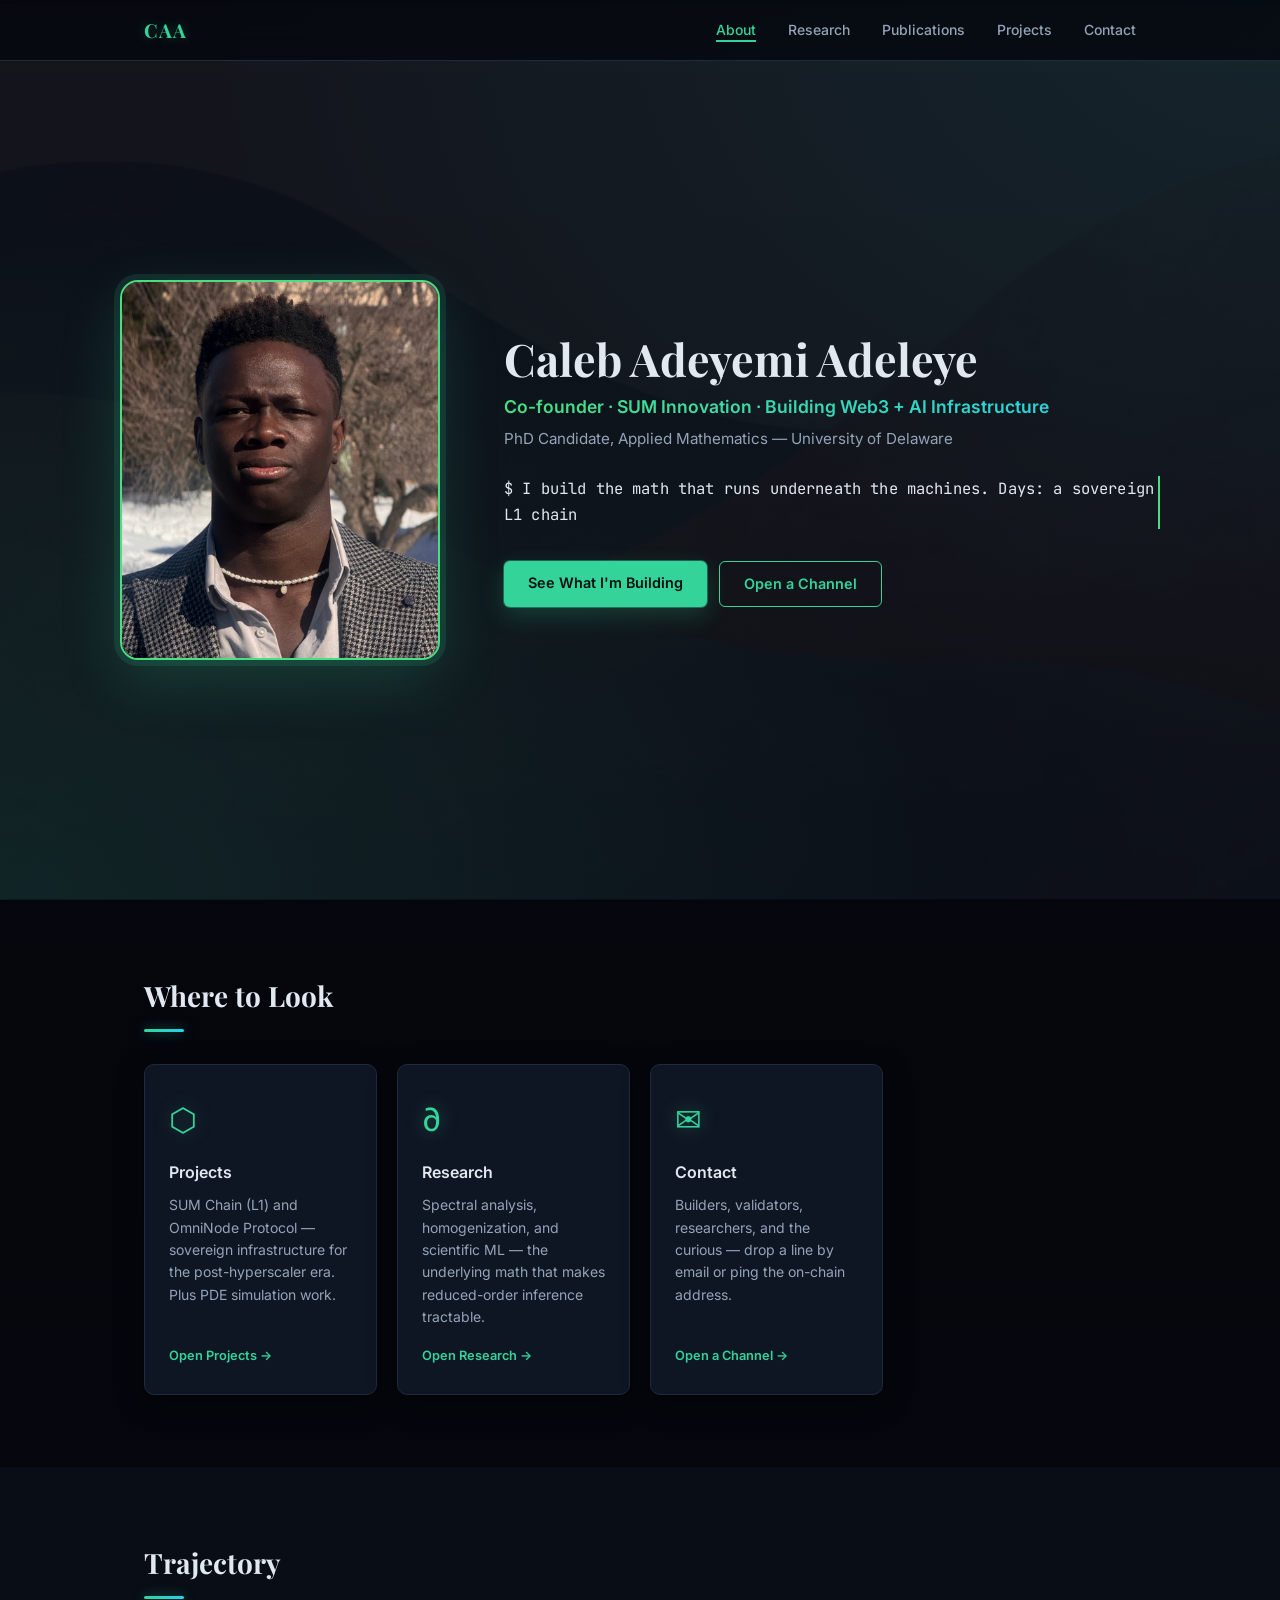
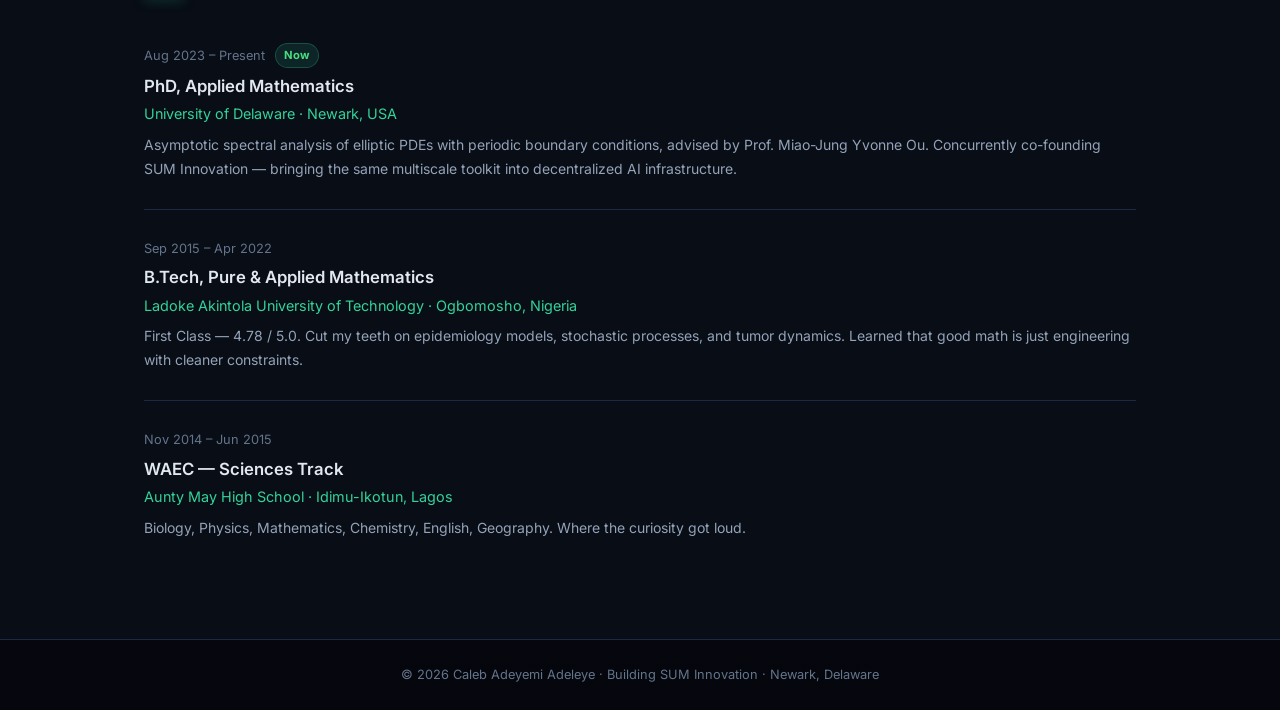
==== commit d74580b3: "Updated the theme" ====
--- a/index.html
+++ b/index.html
@@ -4,7 +4,7 @@
   <meta charset="UTF-8" />
   <meta name="viewport" content="width=device-width, initial-scale=1.0" />
   <title>Caleb Adeyemi Adeleye — Co-founder, SUM Innovation</title>
-  <link rel="stylesheet" href="assets/css/style.css" />
+  <link rel="stylesheet" href="assets/css/style.css?v=20260424" />
   <link rel="preconnect" href="https://fonts.googleapis.com" />
   <link rel="preconnect" href="https://fonts.gstatic.com" crossorigin />
   <link href="https://fonts.googleapis.com/css2?family=Inter:wght@300;400;500;600;700&family=JetBrains+Mono:wght@400;600&family=Playfair+Display:wght@700&display=swap" rel="stylesheet" />
@@ -112,6 +112,6 @@
     <p>&copy; 2026 Caleb Adeyemi Adeleye · Building SUM Innovation · Newark, Delaware</p>
   </footer>
 
-  <script src="assets/js/main.js"></script>
+  <script src="assets/js/main.js?v=20260424"></script>
 </body>
 </html>
